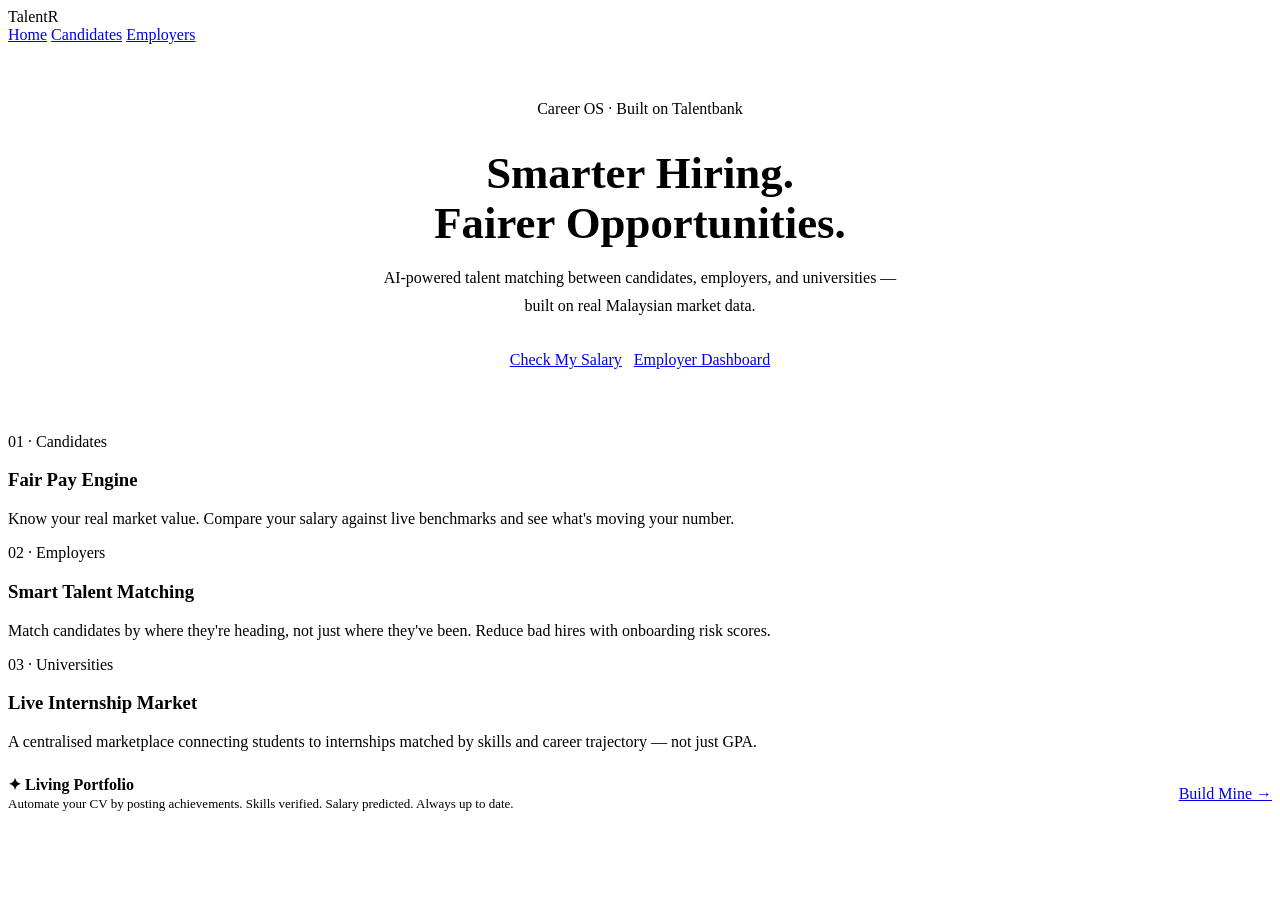
==== 01-home.html @ 58e7766e "committing 2" ====
<!DOCTYPE html>
<html lang="en">
<head>
  <meta charset="UTF-8" />
  <meta name="viewport" content="width=device-width, initial-scale=1.0" />
  <title>TalentR — Home</title>
  <link rel="stylesheet" href="../css/base.css" />
</head>
<body>

  <nav>
    <div class="logo">TalentR</div>
    <div class="nav-links">
      <a class="nav-link active" href="01-home.html">Home</a>
      <a class="nav-link" href="02-candidate-form.html">Candidates</a>
      <a class="nav-link" href="05-employer-dashboard.html">Employers</a>
    </div>
  </nav>

  <div class="page">

    <!-- Hero -->
    <div style="text-align:center; padding:3.5rem 1rem 2.5rem;">
      <div class="eyebrow">Career OS · Built on Talentbank</div>
      <h1 style="font-size:2.8rem; font-weight:800; line-height:1.12; margin-bottom:1rem;">
        Smarter Hiring.<br>Fairer <span style="color:var(--gold);">Opportunities.</span>
      </h1>
      <p style="font-size:1rem; color:var(--muted); max-width:520px; margin:0 auto 2rem; line-height:1.7;">
        AI-powered talent matching between candidates, employers, and universities — built on real Malaysian market data.
      </p>
      <div style="display:flex; gap:12px; justify-content:center; flex-wrap:wrap;">
        <a class="btn-gold" href="02-candidate-form.html">Check My Salary</a>
        <a class="btn-outline" href="05-employer-dashboard.html">Employer Dashboard</a>
      </div>
    </div>

    <div class="divider"></div>

    <!-- Module Cards -->
    <div class="grid3" style="margin-top:1.5rem;">
      <div class="card">
        <div class="card-label">01 · Candidates</div>
        <h3>Fair Pay Engine</h3>
        <p>Know your real market value. Compare your salary against live benchmarks and see what's moving your number.</p>
      </div>
      <div class="card">
        <div class="card-label">02 · Employers</div>
        <h3>Smart Talent Matching</h3>
        <p>Match candidates by where they're heading, not just where they've been. Reduce bad hires with onboarding risk scores.</p>
      </div>
      <div class="card">
        <div class="card-label">03 · Universities</div>
        <h3>Live Internship Market</h3>
        <p>A centralised marketplace connecting students to internships matched by skills and career trajectory — not just GPA.</p>
      </div>
    </div>

    <!-- Living Portfolio Banner -->
    <div class="soft-highlight" style="margin-top:1.5rem; display:flex; align-items:center; gap:1rem; flex-wrap:wrap;">
      <div style="flex:1; min-width:180px;">
        <strong>✦ Living Portfolio</strong><br>
        <span style="font-size:13px; font-weight:400;">
          Automate your CV by posting achievements. Skills verified. Salary predicted. Always up to date.
        </span>
      </div>
      <a class="btn-gold" href="02-candidate-form.html">Build Mine →</a>
    </div>

  </div>
</body>
</html>
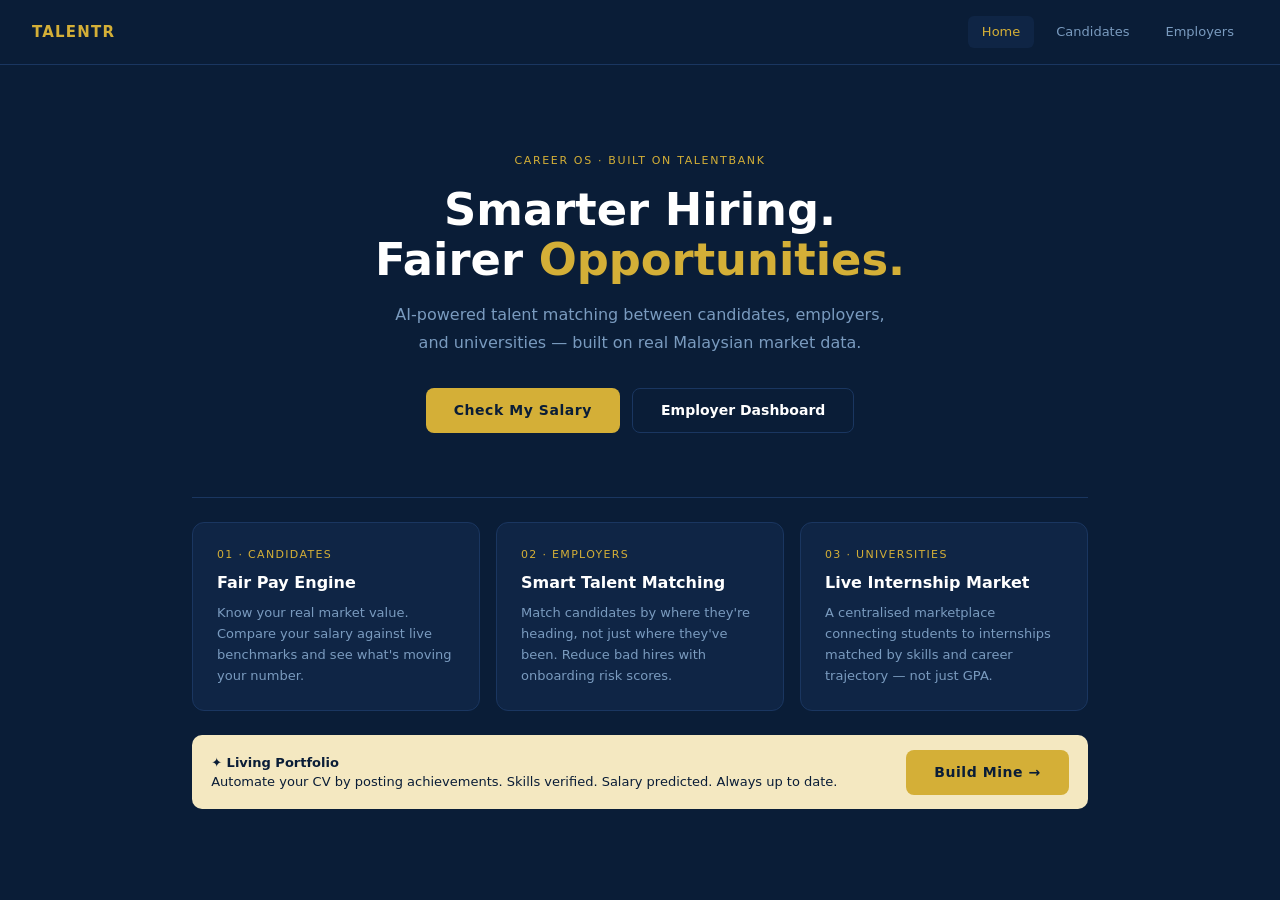
==== commit 3fe16681: "commit 4" ====
--- a/01-home.html
+++ b/01-home.html
@@ -4,7 +4,7 @@
   <meta charset="UTF-8" />
   <meta name="viewport" content="width=device-width, initial-scale=1.0" />
   <title>TalentR — Home</title>
-  <link rel="stylesheet" href="../css/base.css" />
+  <link rel="stylesheet" href="base.css" />
 </head>
 <body>
 
--- a/base.css
+++ b/base.css
@@ -0,0 +1,280 @@
+/* ============================================
+   TalentR — Base Styles & Design Tokens
+   Import this in EVERY page
+============================================ */
+
+*, *::before, *::after {
+  box-sizing: border-box;
+  margin: 0;
+  padding: 0;
+}
+
+:root {
+  --bg:         #0A1D37;
+  --card:       #0f2545;
+  --card2:      #142d52;
+  --gold:       #D4AF37;
+  --gold-light: #F4E8C1;
+  --white:      #FFFFFF;
+  --muted:      #7a9bbf;
+  --border:     #1a3660;
+  --green:      #4ade80;
+  --red:        #f87171;
+}
+
+body {
+  background: var(--bg);
+  color: var(--white);
+  font-family: 'Inter', system-ui, -apple-system, sans-serif;
+  font-size: 15px;
+  line-height: 1.5;
+}
+
+/* ─── Nav ──────────────────────────────── */
+nav {
+  display: flex;
+  align-items: center;
+  justify-content: space-between;
+  padding: 1rem 2rem;
+  border-bottom: 1px solid var(--border);
+  background: var(--bg);
+}
+
+.logo {
+  font-size: 15px;
+  font-weight: 700;
+  letter-spacing: 0.08em;
+  color: var(--gold);
+  text-transform: uppercase;
+}
+
+.nav-links { display: flex; gap: 0.5rem; }
+
+.nav-link {
+  font-size: 13px;
+  color: var(--muted);
+  cursor: pointer;
+  padding: 6px 14px;
+  border-radius: 6px;
+  border: none;
+  background: none;
+  font-family: inherit;
+  text-decoration: none;
+  display: inline-block;
+  transition: color 0.2s, background 0.2s;
+}
+.nav-link:hover  { color: var(--white); background: var(--card); }
+.nav-link.active { color: var(--gold);  background: var(--card); }
+
+/* ─── Page Wrapper ──────────────────────── */
+.page {
+  padding: 2rem;
+  max-width: 960px;
+  margin: 0 auto;
+}
+
+/* ─── Typography ────────────────────────── */
+.eyebrow {
+  font-size: 11px;
+  letter-spacing: 0.15em;
+  color: var(--gold);
+  text-transform: uppercase;
+  margin-bottom: 1rem;
+}
+
+.page-title {
+  font-size: 1.6rem;
+  font-weight: 800;
+  margin-bottom: 0.4rem;
+  color: var(--white);
+}
+
+.page-sub {
+  color: var(--muted);
+  font-size: 14px;
+  margin-bottom: 1.5rem;
+}
+
+.gold-text  { color: var(--gold); }
+.muted-text { color: var(--muted); }
+
+/* ─── Buttons ───────────────────────────── */
+.btn-gold {
+  background: var(--gold);
+  color: #0A1D37;
+  font-weight: 700;
+  font-size: 14px;
+  padding: 12px 28px;
+  border-radius: 8px;
+  border: none;
+  cursor: pointer;
+  letter-spacing: 0.04em;
+  font-family: inherit;
+  transition: background 0.2s, transform 0.15s;
+  text-decoration: none;
+  display: inline-block;
+}
+.btn-gold:hover { background: var(--gold-light); transform: translateY(-1px); }
+
+.btn-outline {
+  background: transparent;
+  color: var(--white);
+  font-weight: 600;
+  font-size: 14px;
+  padding: 11px 28px;
+  border-radius: 8px;
+  border: 1px solid var(--border);
+  cursor: pointer;
+  font-family: inherit;
+  text-decoration: none;
+  display: inline-block;
+  transition: border-color 0.2s, background 0.2s;
+}
+.btn-outline:hover { border-color: var(--gold); background: var(--card); }
+
+.btn-full { width: 100%; margin-top: 0.5rem; }
+.btn-sm   { font-size: 12px !important; padding: 6px 14px !important; }
+.btn-xs   { font-size: 11px !important; padding: 4px 10px !important; }
+
+/* ─── Cards ─────────────────────────────── */
+.card {
+  background: var(--card);
+  border: 1px solid var(--border);
+  border-radius: 12px;
+  padding: 1.5rem;
+}
+
+.card-label {
+  font-size: 11px;
+  letter-spacing: 0.12em;
+  color: var(--gold);
+  text-transform: uppercase;
+  margin-bottom: 0.5rem;
+}
+
+.card h3 { font-size: 1rem; font-weight: 700; margin-bottom: 0.5rem; color: var(--white); }
+.card p  { font-size: 13px; color: var(--muted); line-height: 1.6; }
+
+/* ─── Grid ──────────────────────────────── */
+.grid2 { display: grid; grid-template-columns: 1fr 1fr;         gap: 1rem; }
+.grid3 { display: grid; grid-template-columns: repeat(3, 1fr);  gap: 1rem; }
+
+/* ─── Divider ───────────────────────────── */
+.divider { height: 1px; background: var(--border); margin: 1.5rem 0; }
+
+/* ─── Soft Highlight ────────────────────── */
+.soft-highlight {
+  background: var(--gold-light);
+  color: #0A1D37;
+  border-radius: 10px;
+  padding: 0.9rem 1.2rem;
+  font-size: 13px;
+  font-weight: 600;
+}
+
+/* ─── Form Elements ─────────────────────── */
+.form-group    { margin-bottom: 1.25rem; }
+
+.form-label {
+  font-size: 12px;
+  color: var(--muted);
+  letter-spacing: 0.08em;
+  text-transform: uppercase;
+  margin-bottom: 6px;
+  display: block;
+}
+.form-label-hint {
+  color: var(--muted);
+  font-weight: 400;
+  text-transform: none;
+  letter-spacing: 0;
+}
+
+.form-input,
+.form-select {
+  width: 100%;
+  background: var(--card2);
+  border: 1px solid var(--border);
+  border-radius: 8px;
+  padding: 10px 14px;
+  color: var(--white);
+  font-size: 14px;
+  font-family: inherit;
+  outline: none;
+  transition: border-color 0.2s;
+  appearance: none;
+}
+.form-input:focus,
+.form-select:focus { border-color: var(--gold); }
+.form-select option { background: #0f2545; }
+
+.range-wrap { display: flex; align-items: center; gap: 12px; }
+.range-wrap input[type="range"] { flex: 1; accent-color: var(--gold); height: 4px; cursor: pointer; }
+.range-val { font-size: 14px; font-weight: 700; color: var(--gold); min-width: 32px; }
+
+/* ─── Skills Area ───────────────────────── */
+.skills-area { display: flex; flex-wrap: wrap; gap: 8px; }
+
+/* ─── Tags ──────────────────────────────── */
+.tag {
+  display: inline-block;
+  font-size: 11px;
+  padding: 3px 10px;
+  border-radius: 20px;
+  font-weight: 600;
+  margin: 2px;
+}
+.tag-up      { background: #0b2a18; color: var(--green); border: 1px solid #1a4a2e; }
+.tag-down    { background: #2e0e0e; color: var(--red);   border: 1px solid #4a1a1a; }
+.tag-neutral { background: var(--card2); color: var(--muted); border: 1px solid var(--border); }
+.tag-gold    { background: #2a2000; color: var(--gold);  border: 1px solid #4a3800; }
+.tag-sm      { font-size: 10px; }
+.skill-tag   { cursor: pointer; }
+
+/* ─── Step Progress Bar ─────────────────── */
+.step-bar { display: flex; gap: 6px; margin-bottom: 2rem; }
+.step { flex: 1; height: 3px; border-radius: 2px; background: var(--border); }
+.step.done { background: var(--gold); }
+
+/* ─── Insight Rows ──────────────────────── */
+.insight-row {
+  display: flex;
+  align-items: flex-start;
+  gap: 12px;
+  padding: 10px 0;
+  border-bottom: 1px solid var(--border);
+}
+.insight-row:last-child { border-bottom: none; }
+
+.insight-icon {
+  width: 32px;
+  height: 32px;
+  border-radius: 8px;
+  background: var(--card2);
+  display: flex;
+  align-items: center;
+  justify-content: center;
+  flex-shrink: 0;
+  color: var(--gold);
+  font-size: 14px;
+}
+.insight-text          { font-size: 13px; color: var(--white); }
+.insight-text small    { color: var(--muted); font-size: 12px; display: block; }
+
+/* ─── KIV Badge ─────────────────────────── */
+.kiv-badge {
+  font-size: 11px;
+  padding: 2px 8px;
+  border-radius: 4px;
+  background: #2a2000;
+  color: var(--gold);
+  border: 1px solid #4a3800;
+  font-weight: 600;
+}
+
+/* ─── Responsive ────────────────────────── */
+@media (max-width: 640px) {
+  .grid2, .grid3 { grid-template-columns: 1fr; }
+  nav  { padding: 0.75rem 1rem; }
+  .page { padding: 1rem; }
+}
